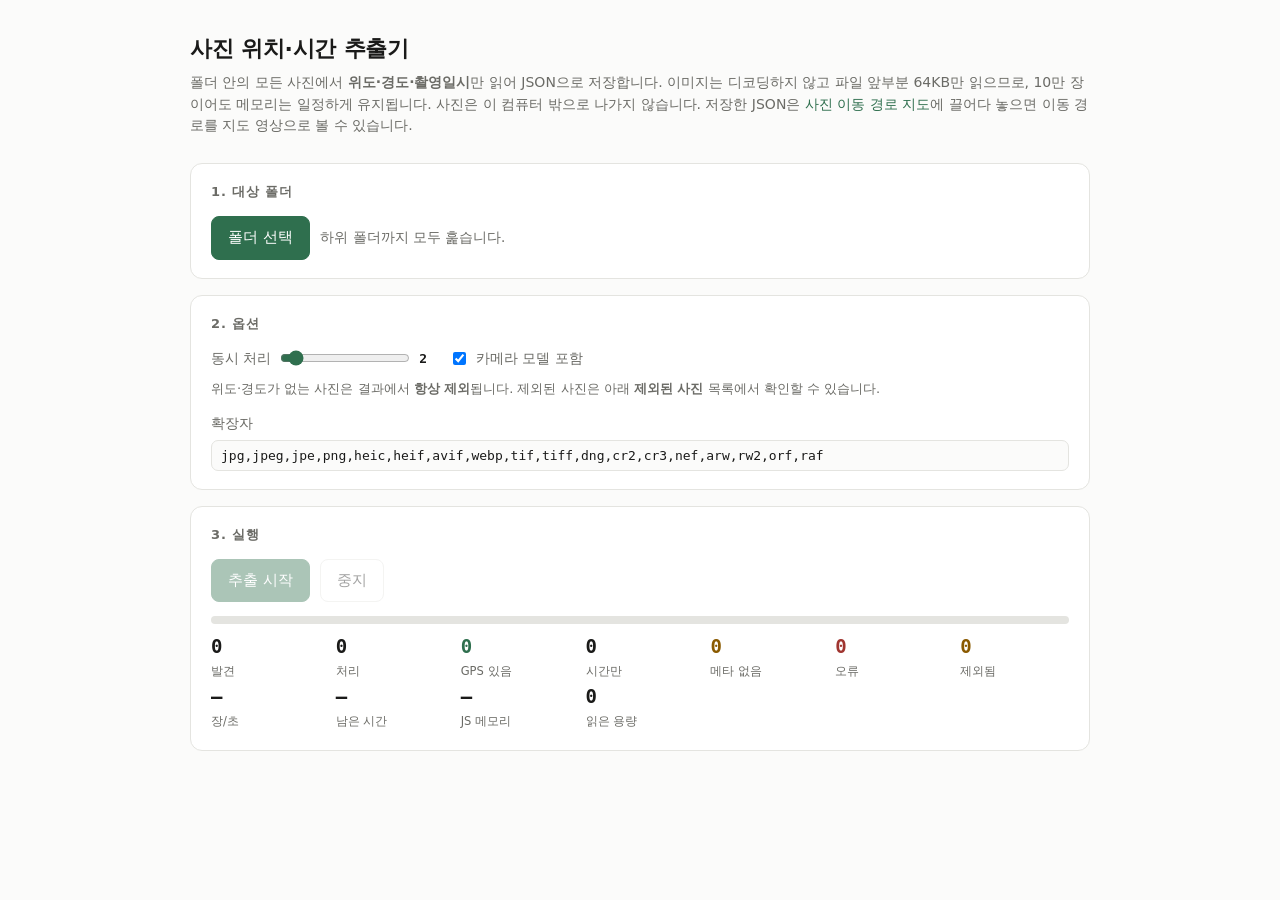
==== photo-geo-extractor.html @ 85d0e1cc "feat: add photo geo extractor page with cross-links - photo-geo-extractor.html: self-contained EXIF " ====
<!doctype html>
<html lang="ko">
<head>
<meta charset="utf-8">
<meta name="viewport" content="width=device-width,initial-scale=1">
<title>사진 위치·시간 추출기</title>
<style>
:root{
  --bg:#fbfbfa; --panel:#fff; --ink:#1a1a19; --dim:#6b6b66; --line:#e4e4e0;
  --accent:#2f6f4e; --accent-soft:#e8f2ec; --warn:#8a5a00; --err:#a03530;
  --mono:ui-monospace,SFMono-Regular,Menlo,Consolas,monospace;
}
@media (prefers-color-scheme:dark){:root{
  --bg:#16171a; --panel:#1e2024; --ink:#e9e9e6; --dim:#95958e; --line:#2e3137;
  --accent:#6fbf95; --accent-soft:#1e2f27; --warn:#d6a44a; --err:#e07a72;
}}
*{box-sizing:border-box}
body{margin:0;background:var(--bg);color:var(--ink);
  font:15px/1.55 -apple-system,BlinkMacSystemFont,"Pretendard","Apple SD Gothic Neo","Malgun Gothic",system-ui,sans-serif;}
.wrap{max-width:940px;margin:0 auto;padding:32px 20px 80px}
h1{font-size:22px;margin:0 0 6px;letter-spacing:-.01em}
.sub{color:var(--dim);font-size:14px;margin:0 0 26px}
.card{background:var(--panel);border:1px solid var(--line);border-radius:12px;padding:18px 20px;margin-bottom:16px}
.card h2{font-size:13px;text-transform:uppercase;letter-spacing:.07em;color:var(--dim);margin:0 0 14px;font-weight:600}
button{font:inherit;font-weight:550;padding:9px 16px;border-radius:8px;border:1px solid var(--line);
  background:var(--panel);color:var(--ink);cursor:pointer}
button:hover:not(:disabled){border-color:var(--dim)}
button:disabled{opacity:.4;cursor:default}
button.primary{background:var(--accent);border-color:var(--accent);color:#fff}
@media (prefers-color-scheme:dark){button.primary{color:#10241a}}
.row{display:flex;gap:10px;align-items:center;flex-wrap:wrap}
.pathchip{font:12px/1.4 var(--mono);background:var(--accent-soft);color:var(--accent);
  padding:5px 10px;border-radius:6px;word-break:break-all}
label.opt{display:flex;gap:7px;align-items:center;font-size:13.5px;color:var(--dim);cursor:pointer}
input[type=range]{width:130px;accent-color:var(--accent)}
input[type=text]{font:13px var(--mono);padding:7px 9px;border:1px solid var(--line);border-radius:7px;
  background:var(--bg);color:var(--ink);width:100%}
.bar{height:8px;background:var(--line);border-radius:99px;overflow:hidden;margin:14px 0 10px}
.bar>i{display:block;height:100%;width:0;background:var(--accent);transition:width .25s ease}
.stats{display:grid;grid-template-columns:repeat(auto-fit,minmax(108px,1fr));gap:2px 16px}
.stat b{display:block;font:600 19px/1.3 var(--mono);letter-spacing:-.02em}
.stat span{font-size:11.5px;color:var(--dim)}
.stat.warn b{color:var(--warn)} .stat.err b{color:var(--err)} .stat.good b{color:var(--accent)}
pre.log{font:11.5px/1.6 var(--mono);background:var(--bg);border:1px solid var(--line);border-radius:8px;
  padding:10px 12px;max-height:190px;overflow:auto;margin:12px 0 0;white-space:pre-wrap;color:var(--dim)}
table{width:100%;border-collapse:collapse;font:12px/1.5 var(--mono);margin-top:4px}
th,td{text-align:left;padding:5px 8px;border-bottom:1px solid var(--line);white-space:nowrap;
  overflow:hidden;text-overflow:ellipsis;max-width:230px}
th{color:var(--dim);font-weight:600;font-size:11px;text-transform:uppercase;letter-spacing:.05em}
.note{font-size:13px;color:var(--dim);margin-top:12px}
.note code{font:12px var(--mono);background:var(--bg);padding:1px 5px;border-radius:4px;border:1px solid var(--line)}
.hide{display:none}
.banner{border-left:3px solid var(--warn);background:var(--panel);padding:10px 14px;border-radius:0 8px 8px 0;
  font-size:13.5px;color:var(--dim);margin-bottom:16px}
a{color:var(--accent);text-decoration:none}
a:hover{text-decoration:underline}
</style>
</head>
<body>
<div class="wrap">
  <h1>사진 위치·시간 추출기</h1>
  <p class="sub">폴더 안의 모든 사진에서 <b>위도·경도·촬영일시</b>만 읽어 JSON으로 저장합니다.
     이미지는 디코딩하지 않고 파일 앞부분 64KB만 읽으므로, 10만 장이어도 메모리는 일정하게 유지됩니다.
     사진은 이 컴퓨터 밖으로 나가지 않습니다.
     저장한 JSON은 <a href="./">사진 이동 경로 지도</a>에 끌어다 놓으면 이동 경로를 지도 영상으로 볼 수 있습니다.</p>

  <div id="compat" class="banner hide"></div>

  <div class="card">
    <h2>1. 대상 폴더</h2>
    <div class="row">
      <button id="pick" class="primary">폴더 선택</button>
      <button id="pickFallback" class="hide">폴더 선택 (호환 모드)</button>
      <input id="fbInput" type="file" webkitdirectory multiple class="hide">
      <span id="pickInfo" style="color:var(--dim);font-size:13.5px">하위 폴더까지 모두 훑습니다.</span>
    </div>
    <div id="pathChip" class="pathchip hide" style="margin-top:12px"></div>
  </div>

  <div class="card">
    <h2>2. 옵션</h2>
    <div class="row" style="gap:22px">
      <label class="opt">동시 처리 <input id="workers" type="range" min="1" max="16" value="6">
        <b id="workersN" style="font:600 13px var(--mono);color:var(--ink)">6</b></label>
      <label class="opt"><input id="wantModel" type="checkbox" checked> 카메라 모델 포함</label>
    </div>
    <div class="note" style="margin-top:10px">위도·경도가 없는 사진은 결과에서 <b>항상 제외</b>됩니다.
      제외된 사진은 아래 <b>제외된 사진</b> 목록에서 확인할 수 있습니다.</div>
    <div style="margin-top:14px">
      <label class="opt" style="display:block;margin-bottom:6px">확장자</label>
      <input id="exts" type="text" value="jpg,jpeg,jpe,png,heic,heif,avif,webp,tif,tiff,dng,cr2,cr3,nef,arw,rw2,orf,raf">
    </div>
  </div>

  <div class="card">
    <h2>3. 실행</h2>
    <div class="row">
      <button id="run" class="primary" disabled>추출 시작</button>
      <button id="stop" disabled>중지</button>
      <span id="phase" style="color:var(--dim);font-size:13.5px"></span>
    </div>
    <div class="bar"><i id="barFill"></i></div>
    <div class="stats">
      <div class="stat"><b id="sScanned">0</b><span>발견</span></div>
      <div class="stat"><b id="sDone">0</b><span>처리</span></div>
      <div class="stat good"><b id="sGps">0</b><span>GPS 있음</span></div>
      <div class="stat"><b id="sTime">0</b><span>시간만</span></div>
      <div class="stat warn"><b id="sNone">0</b><span>메타 없음</span></div>
      <div class="stat err"><b id="sErr">0</b><span>오류</span></div>
      <div class="stat warn"><b id="sSkip">0</b><span>제외됨</span></div>
      <div class="stat"><b id="sRate">–</b><span>장/초</span></div>
      <div class="stat"><b id="sEta">–</b><span>남은 시간</span></div>
      <div class="stat"><b id="sHeap">–</b><span>JS 메모리</span></div>
      <div class="stat"><b id="sRead">0</b><span>읽은 용량</span></div>
    </div>
    <pre id="log" class="log hide"></pre>
    <div class="row hide" id="dlRow" style="margin-top:14px">
      <button id="dlJson" class="primary">JSON 내려받기</button>
      <button id="dlErr">오류 목록 내려받기</button>
    </div>
    <div class="row hide" id="mapRow" style="margin-top:14px">
      <a href="./" style="font-weight:550;font-size:13.5px">저장한 JSON을 지도에 그리기 →</a>
    </div>
  </div>

  <div class="card hide" id="previewCard">
    <h2>미리보기 (앞 20건)</h2>
    <div style="overflow-x:auto"><table id="preview">
      <thead><tr><th>path</th><th>lat</th><th>lon</th><th>taken</th><th>tz</th></tr></thead><tbody></tbody></table></div>
    <div class="note">저장 형식: <code>[{"path","lat","lon","alt","taken","tz","takenUtc","gpsUtc","model","size"}, …]</code>
      — 값이 없는 필드는 생략됩니다. <code>taken</code>은 카메라 로컬 시각, <code>gpsUtc</code>는 GPS가 기록한 UTC입니다.</div>
  </div>

  <div class="card hide" id="excludedCard">
    <h2>제외된 사진 <span id="exCount" style="text-transform:none;letter-spacing:0"></span></h2>
    <div style="overflow-x:auto"><table id="excluded">
      <thead><tr><th>path</th><th>사유</th><th>촬영일시</th></tr></thead><tbody></tbody></table></div>
    <div class="note" id="exNote"></div>
    <div class="row" style="margin-top:12px"><button id="dlExcluded">제외 목록 내려받기</button></div>
  </div>
</div>

<script type="text/js-worker" id="core">
/* exifcore.js — dependency-free extractor for GPS + capture time only.
 * Supports: JPEG, HEIC/HEIF/AVIF (ISOBMFF), PNG (eXIf), WebP (EXIF), TIFF/DNG.
 * Never decodes pixels. Reads only the metadata bytes.
 *
 * Entry point: locateTiff(buffer)  -> {tiff:n} | {fetch:{offset,length}} | {need:n} | {none:reason}
 *              readTags(buffer, tiffStart) -> record | {need:n}
 */
'use strict';

var TYPE_SIZE = { 1: 1, 2: 1, 3: 2, 4: 4, 5: 8, 6: 1, 7: 1, 8: 2, 9: 4, 10: 8, 11: 4, 12: 8 };

/* ---------- bounds-checked view ---------- */
function Buf(dv) { this.dv = dv; this.len = dv.byteLength; this.over = false; this.little = false; }
Buf.prototype.fits = function (o, n) {
  if (o < 0 || n < 0 || o + n > this.len) { this.over = true; return false; }
  return true;
};
Buf.prototype.u8 = function (o) { return this.fits(o, 1) ? this.dv.getUint8(o) : 0; };
Buf.prototype.u16 = function (o, le) { return this.fits(o, 2) ? this.dv.getUint16(o, le === undefined ? this.little : le) : 0; };
Buf.prototype.u32 = function (o, le) { return this.fits(o, 4) ? this.dv.getUint32(o, le === undefined ? this.little : le) : 0; };
Buf.prototype.i32 = function (o, le) { return this.fits(o, 4) ? this.dv.getInt32(o, le === undefined ? this.little : le) : 0; };
Buf.prototype.str = function (o, n) {
  if (!this.fits(o, n)) return '';
  var s = '';
  for (var i = 0; i < n; i++) { var c = this.dv.getUint8(o + i); if (c === 0) break; s += String.fromCharCode(c); }
  return s;
};
Buf.prototype.tag4 = function (o) {
  if (!this.fits(o, 4)) return '';
  return String.fromCharCode(this.dv.getUint8(o), this.dv.getUint8(o + 1), this.dv.getUint8(o + 2), this.dv.getUint8(o + 3));
};

/* ---------- container scanners ---------- */
// Each returns: {tiff}, {fetch}, {need}, or {none}

function scanJpeg(b) {
  var off = 2;
  while (off + 4 <= b.len) {
    if (b.dv.getUint8(off) !== 0xff) { off++; continue; }          // resync on padding
    var m = b.dv.getUint8(off + 1);
    if (m === 0xff) { off++; continue; }                            // fill byte
    if (m === 0xd8 || m === 0x01 || (m >= 0xd0 && m <= 0xd7)) { off += 2; continue; }
    if (m === 0xda || m === 0xd9) return { none: 'no-exif' };       // reached image data
    var len = b.dv.getUint16(off + 2, false);
    if (len < 2) return { none: 'bad-jpeg' };
    if (m === 0xe1 && off + 10 <= b.len && b.tag4(off + 4) === 'Exif') return { tiff: off + 10 };
    off += 2 + len;
  }
  return { need: Math.max(off + 16, b.len * 2) };
}

function scanPng(b) {
  var off = 8;
  while (off + 8 <= b.len) {
    var clen = b.dv.getUint32(off, false);
    var type = b.tag4(off + 4);
    if (type === 'eXIf') {
      var p = off + 8;
      if (b.tag4(p) === 'Exif') p += 6;
      return { tiff: p };
    }
    if (type === 'IDAT' || type === 'IEND') return { none: 'no-exif' };
    if (clen > 0x7fffffff) return { none: 'bad-png' };
    off += 12 + clen;
  }
  return { need: Math.max(off + 16, b.len * 2) };
}

function scanWebp(b) {
  var off = 12;
  while (off + 8 <= b.len) {
    var type = b.tag4(off);
    var clen = b.dv.getUint32(off + 4, true);
    if (type === 'EXIF') {
      var p = off + 8;
      if (b.tag4(p) === 'Exif') p += 6;
      return { tiff: p };
    }
    if (clen > 0x7fffffff) return { none: 'bad-webp' };
    off += 8 + clen + (clen & 1);
  }
  return { need: Math.max(off + 16, b.len * 2) };
}

/* --- ISOBMFF (HEIC / HEIF / AVIF) --- */
function eachBox(b, start, end, cb) {
  var off = start;
  while (off + 8 <= end) {
    var size = b.dv.getUint32(off, false);
    var type = b.tag4(off + 4);
    var hdr = 8;
    if (size === 1) {
      if (!b.fits(off + 8, 8)) return;
      size = b.dv.getUint32(off + 8, false) * 4294967296 + b.dv.getUint32(off + 12, false);
      hdr = 16;
    } else if (size === 0) {
      size = end - off;
    }
    if (size < hdr || off + size > end) { b.over = true; return; }
    if (cb(type, off + hdr, off + size) === false) return;
    off += size;
  }
}

function readN(b, off, n) {
  if (n === 0) return 0;
  if (n === 4) return b.u32(off, false);
  if (n === 8) return b.u32(off, false) * 4294967296 + b.u32(off + 4, false);
  if (n === 2) return b.u16(off, false);
  return 0;
}

function scanIsobmff(b) {
  var exifItemId = -1, meta = null;

  eachBox(b, 0, b.len, function (type, s, e) {
    if (type === 'meta') { meta = [s + 4, e]; return false; }   // meta is a FullBox
  });
  if (!meta) return b.over ? { need: b.len * 4 } : { none: 'no-meta' };

  // iinf -> find the item whose type is 'Exif'
  eachBox(b, meta[0], meta[1], function (type, s, e) {
    if (type !== 'iinf') return;
    var ver = b.u8(s);
    var p = s + 4 + (ver === 0 ? 2 : 4);
    eachBox(b, p, e, function (t2, s2) {
      if (t2 !== 'infe') return;
      var v2 = b.u8(s2);
      var q = s2 + 4;
      var id = v2 < 3 ? b.u16(q, false) : b.u32(q, false);
      q += v2 < 3 ? 2 : 4;
      q += 2;                                    // protection_index
      if (v2 >= 2 && b.tag4(q) === 'Exif') { exifItemId = id; return false; }
    });
    return false;
  });
  if (exifItemId < 0) return b.over ? { need: b.len * 4 } : { none: 'no-exif' };

  // iloc -> byte range of that item
  var found = null;
  eachBox(b, meta[0], meta[1], function (type, s) {
    if (type !== 'iloc') return;
    var ver = b.u8(s);
    var p = s + 4;
    var sz1 = b.u8(p), sz2 = b.u8(p + 1); p += 2;
    var offSize = sz1 >> 4, lenSize = sz1 & 15, baseSize = sz2 >> 4, idxSize = (ver === 1 || ver === 2) ? (sz2 & 15) : 0;
    var count;
    if (ver < 2) { count = b.u16(p, false); p += 2; } else { count = b.u32(p, false); p += 4; }
    for (var i = 0; i < count && !b.over; i++) {
      var id;
      if (ver < 2) { id = b.u16(p, false); p += 2; } else { id = b.u32(p, false); p += 4; }
      var construction = 0;
      if (ver === 1 || ver === 2) { construction = b.u16(p, false) & 15; p += 2; }
      p += 2;                                                     // data_reference_index
      var base = readN(b, p, baseSize); p += baseSize;
      var extents = b.u16(p, false); p += 2;
      for (var j = 0; j < extents; j++) {
        p += idxSize;
        var eo = readN(b, p, offSize); p += offSize;
        var el = readN(b, p, lenSize); p += lenSize;
        if (id === exifItemId && found === null && construction === 0) found = { offset: base + eo, length: el || 65536 };
      }
    }
    return false;
  });
  if (!found) return b.over ? { need: b.len * 4 } : { none: 'no-exif' };

  // Already inside the buffer we hold? then no extra read needed.
  if (found.offset + 8 <= b.len) return { tiff: exifPayloadToTiff(b, found.offset) };
  return { fetch: { offset: found.offset, length: Math.min(found.length + 8, 4 << 20) } };
}

// HEIF Exif item payload: u32 header-offset, then (usually) "Exif\0\0", then TIFF.
function exifPayloadToTiff(b, off) {
  var skip = b.u32(off, false);
  if (skip > 1024) skip = 0;
  var p = off + 4 + skip;
  if (b.tag4(p) === 'Exif') p += 6;
  return p;
}

/* ---------- format dispatch ---------- */
function locateTiff(arrayBuffer) {
  var b = new Buf(new DataView(arrayBuffer));
  if (b.len < 16) return { none: 'too-small' };
  var a = b.dv.getUint8(0), c = b.dv.getUint8(1);

  if (a === 0xff && c === 0xd8) return scanJpeg(b);
  if (a === 0x89 && c === 0x50 && b.dv.getUint8(2) === 0x4e && b.dv.getUint8(3) === 0x47) return scanPng(b);
  if (b.tag4(0) === 'RIFF' && b.tag4(8) === 'WEBP') return scanWebp(b);
  if ((a === 0x49 && c === 0x49) || (a === 0x4d && c === 0x4d)) return { tiff: 0 };   // TIFF / DNG / CR2
  if (b.tag4(4) === 'ftyp') return scanIsobmff(b);
  return { none: 'unsupported' };
}

/* ---------- TIFF / IFD ---------- */
var T = {
  DATETIME: 0x0132, EXIF_IFD: 0x8769, GPS_IFD: 0x8825,
  DT_ORIG: 0x9003, DT_DIGI: 0x9004, OFFSET_ORIG: 0x9011, OFFSET: 0x9010, SUBSEC: 0x9291,
  MAKE: 0x010f, MODEL: 0x0110
};
var G = { LAT_REF: 1, LAT: 2, LON_REF: 3, LON: 4, ALT_REF: 5, ALT: 6, TIME: 7, DATE: 0x001d };

function readValue(b, type, count, off) {
  var size = TYPE_SIZE[type];
  if (!size || count > 100000) return null;
  if (type === 2) return b.str(off, count);
  var out = [];
  for (var i = 0; i < count; i++) {
    var p = off + i * size;
    switch (type) {
      case 1: case 7: out.push(b.u8(p)); break;
      case 3: out.push(b.u16(p)); break;
      case 4: out.push(b.u32(p)); break;
      case 9: out.push(b.i32(p)); break;
      case 5: { var n = b.u32(p), d = b.u32(p + 4); out.push(d ? n / d : 0); break; }
      case 10: { var n2 = b.i32(p), d2 = b.i32(p + 4); out.push(d2 ? n2 / d2 : 0); break; }
      default: return null;
    }
  }
  return count === 1 && type !== 2 ? out[0] : out;
}

function readIFD(b, tiff, ifdOff, want, out) {
  if (ifdOff <= 0) return;
  var base = tiff + ifdOff;
  var n = b.u16(base);
  if (b.over || n === 0 || n > 512) return;
  for (var i = 0; i < n; i++) {
    var e = base + 2 + i * 12;
    var tag = b.u16(e);
    if (!want[tag]) continue;
    var type = b.u16(e + 2), count = b.u32(e + 4);
    var size = TYPE_SIZE[type];
    if (!size) continue;
    var bytes = size * count;
    var voff = bytes <= 4 ? e + 8 : tiff + b.u32(e + 8);
    var v = readValue(b, type, count, voff);
    if (v !== null && v !== '') out[tag] = v;
  }
}

var WANT_IFD0 = {}; WANT_IFD0[T.DATETIME] = 1; WANT_IFD0[T.EXIF_IFD] = 1; WANT_IFD0[T.GPS_IFD] = 1;
WANT_IFD0[T.MAKE] = 1; WANT_IFD0[T.MODEL] = 1;
var WANT_EXIF = {}; WANT_EXIF[T.DT_ORIG] = 1; WANT_EXIF[T.DT_DIGI] = 1;
WANT_EXIF[T.OFFSET_ORIG] = 1; WANT_EXIF[T.OFFSET] = 1; WANT_EXIF[T.SUBSEC] = 1;
var WANT_GPS = {}; [G.LAT_REF, G.LAT, G.LON_REF, G.LON, G.ALT_REF, G.ALT, G.TIME, G.DATE].forEach(function (k) { WANT_GPS[k] = 1; });

function dms(v, ref) {
  if (v == null) return null;
  var a = Array.isArray(v) ? v : [v, 0, 0];
  var d = (a[0] || 0) + (a[1] || 0) / 60 + (a[2] || 0) / 3600;
  if (!isFinite(d)) return null;
  if (ref === 'S' || ref === 'W') d = -d;
  return Math.round(d * 1e7) / 1e7;
}

function normDate(s) {                       // "2023:05:14 09:23:41" -> "2023-05-14T09:23:41"
  if (typeof s !== 'string') return null;
  var m = s.trim().match(/^(\d{4})[:\-](\d{2})[:\-](\d{2})[ T](\d{2}):(\d{2}):(\d{2})/);
  if (!m) return null;
  if (m[1] === '0000') return null;
  return m[1] + '-' + m[2] + '-' + m[3] + 'T' + m[4] + ':' + m[5] + ':' + m[6];
}

function readTags(arrayBuffer, tiffStart) {
  var b = new Buf(new DataView(arrayBuffer));
  var bo = b.u16(tiffStart, false);
  if (bo !== 0x4949 && bo !== 0x4d4d) return { bad: 'not-tiff' };
  b.little = bo === 0x4949;
  if (b.u16(tiffStart + 2) !== 42) return { bad: 'not-tiff' };
  var ifd0 = b.u32(tiffStart + 4);
  if (b.over) return { need: arrayBuffer.byteLength * 4 };

  var m0 = {}; readIFD(b, tiffStart, ifd0, WANT_IFD0, m0);
  var me = {}; if (m0[T.EXIF_IFD]) readIFD(b, tiffStart, m0[T.EXIF_IFD], WANT_EXIF, me);
  var mg = {}; if (m0[T.GPS_IFD]) readIFD(b, tiffStart, m0[T.GPS_IFD], WANT_GPS, mg);

  var r = {};
  var lat = dms(mg[G.LAT], mg[G.LAT_REF]);
  var lon = dms(mg[G.LON], mg[G.LON_REF]);
  if (lat !== null && lon !== null && !(lat === 0 && lon === 0) && Math.abs(lat) <= 90 && Math.abs(lon) <= 180) {
    r.lat = lat; r.lon = lon;
    if (typeof mg[G.ALT] === 'number' && isFinite(mg[G.ALT])) {
      r.alt = Math.round((mg[G.ALT_REF] === 1 ? -mg[G.ALT] : mg[G.ALT]) * 100) / 100;
    }
  }

  var taken = normDate(me[T.DT_ORIG]) || normDate(me[T.DT_DIGI]) || normDate(m0[T.DATETIME]);
  if (taken) {
    r.taken = taken;
    var off = me[T.OFFSET_ORIG] || me[T.OFFSET];
    if (typeof off === 'string' && /^[+\-]\d{2}:\d{2}$/.test(off.trim())) r.tz = off.trim();
  }

  // GPS timestamp is always UTC — the only trustworthy absolute time
  if (typeof mg[G.DATE] === 'string' && Array.isArray(mg[G.TIME])) {
    var d = mg[G.DATE].trim().replace(/:/g, '-').slice(0, 10);
    var t = mg[G.TIME];
    if (/^\d{4}-\d{2}-\d{2}$/.test(d) && d.slice(0, 4) !== '0000') {
      var pad = function (x) { x = Math.floor(x || 0); return (x < 10 ? '0' : '') + x; };
      r.gpsUtc = d + 'T' + pad(t[0]) + ':' + pad(t[1]) + ':' + pad(t[2]) + 'Z';
    }
  }

  if (b.over && r.lat === undefined && r.taken === undefined) return { need: arrayBuffer.byteLength * 4 };
  if (r.lat === undefined && r.taken === undefined && r.gpsUtc === undefined) return { empty: true };

  if (m0[T.MODEL]) r.model = String(m0[T.MODEL]).trim().slice(0, 64);
  return r;
}

/* ---------- driver: progressive read with retries ----------
 * read(offset, length) must resolve to an ArrayBuffer.
 * Reads 64KB first; only grows when the metadata provably lies further in.
 */
var HEAD0 = 65536;
var HEAD_MAX = 8 << 20;

function extract(read, fileSize) {
  var want = Math.min(HEAD0, fileSize);
  var rounds = 0;

  function attempt(buf) {
    var loc = locateTiff(buf);

    if (loc.fetch) {
      if (loc.fetch.offset + 8 > fileSize) return Promise.resolve({ skip: 'bad-offset' });
      var len = Math.min(loc.fetch.length, fileSize - loc.fetch.offset);
      return read(loc.fetch.offset, len).then(function (b2) {
        var t = exifPayloadToTiff(new Buf(new DataView(b2)), 0);
        var r2 = readTags(b2, t);
        return r2.need ? { skip: 'truncated' } : r2;
      });
    }

    if (loc.tiff !== undefined) {
      var r = readTags(buf, loc.tiff);
      if (!r.need) return Promise.resolve(r);
      loc = { need: r.need };
    }

    if (loc.need && buf.byteLength < fileSize && buf.byteLength < HEAD_MAX && rounds < 4) {
      rounds++;
      want = Math.min(Math.max(loc.need, buf.byteLength * 4), fileSize, HEAD_MAX);
      if (want <= buf.byteLength) return Promise.resolve({ skip: 'truncated' });
      return read(0, want).then(attempt);
    }
    return Promise.resolve(loc.none ? { skip: loc.none } : (loc.need ? { skip: 'truncated' } : loc));
  }

  return read(0, want).then(attempt);
}

if (typeof module !== 'undefined' && module.exports) {
  module.exports = { locateTiff: locateTiff, readTags: readTags, extract: extract };
}

</script>

<script>
'use strict';
const CORE_SRC = document.getElementById('core').textContent;
const core = (new Function(CORE_SRC + '\nreturn {extract:extract};'))();

const WORKER_GLUE = `
self.onmessage = function(e){
  var d = e.data;
  var run = function(f){
    var got = 0;
    var read = function(off, len){ got += len; return f.slice(off, off+len).arrayBuffer(); };
    return extract(read, f.size).then(function(r){ r.__size = f.size; r.__read = got; return r; });
  };
  var p = d.file ? Promise.resolve(d.file) : d.h.getFile();
  p.then(run).then(function(r){ self.postMessage({id:d.id, path:d.path, r:r}); })
   .catch(function(err){ self.postMessage({id:d.id, path:d.path, r:{skip:'error', err:String(err && err.message || err)}}); });
};`;

const $ = id => document.getElementById(id);
const HAS_FS = typeof window.showDirectoryPicker === 'function' && typeof window.showSaveFilePicker === 'function';

/* ---------------- state ---------------- */
let dirHandle = null, fileList = null, running = false, abort = false;
let stats, errors = [], previewRows = 0, memResults = null;
let excluded = [], excludedRows = 0, excludedTotal = 0;
const EX_KEEP = 5000;   // 목록으로 보관할 최대 건수 (메모리 상한)
const EX_ROWS = 200;    // 화면에 그릴 최대 행 수

if (!HAS_FS) {
  $('compat').classList.remove('hide');
  $('compat').innerHTML = '이 브라우저는 <b>File System Access API</b>를 지원하지 않아 호환 모드로 동작합니다 ' +
    '(Chrome·Edge 권장). 호환 모드에서는 파일 목록을 한 번에 메모리에 올리므로 폴더 선택 단계에서 수십 초 멈출 수 있고, ' +
    '결과는 마지막에 한 번에 내려받습니다.';
  $('pick').classList.add('hide');
  $('pickFallback').classList.remove('hide');
}
$('workers').oninput = e => $('workersN').textContent = e.target.value;
$('workers').value = Math.min(16, Math.max(2, (navigator.hardwareConcurrency || 4)));
$('workersN').textContent = $('workers').value;

$('pick').onclick = async () => {
  try {
    dirHandle = await window.showDirectoryPicker({ id: 'photoscan', mode: 'read' });
    $('pathChip').textContent = dirHandle.name + '/';
    $('pathChip').classList.remove('hide');
    $('run').disabled = false;
    $('pickInfo').textContent = '';
  } catch (e) { if (e.name !== 'AbortError') alert('폴더를 열 수 없습니다: ' + e.message); }
};
$('pickFallback').onclick = () => $('fbInput').click();
$('fbInput').onchange = e => {
  fileList = Array.from(e.target.files || []);
  $('pathChip').textContent = fileList.length.toLocaleString() + '개 파일';
  $('pathChip').classList.remove('hide');
  $('run').disabled = fileList.length === 0;
};
$('stop').onclick = () => { abort = true; $('phase').textContent = '중지하는 중…'; };
$('run').onclick = () => start().catch(e => { logLine('치명적 오류: ' + e.message); finishUI(); });

/* ---------------- helpers ---------------- */
const sleep = ms => new Promise(r => setTimeout(r, ms));
const fmt = n => n.toLocaleString('ko-KR');
function bytes(n){ const u=['B','KB','MB','GB','TB']; let i=0; while(n>=1024&&i<u.length-1){n/=1024;i++;} return n.toFixed(n<10&&i?1:0)+u[i]; }
function hhmmss(s){ if(!isFinite(s)||s<0) return '–'; s=Math.round(s);
  const h=Math.floor(s/3600),m=Math.floor(s%3600/60),x=s%60;
  return (h?h+':'+String(m).padStart(2,'0'):m)+':'+String(x).padStart(2,'0'); }
function logLine(s){ const el=$('log'); el.classList.remove('hide');
  el.textContent += s + '\n'; if(el.textContent.length>60000) el.textContent = el.textContent.slice(-40000);
  el.scrollTop = el.scrollHeight; }

function makeWorkerPool(n){
  let src;
  try {
    src = URL.createObjectURL(new Blob([CORE_SRC + WORKER_GLUE], { type: 'text/javascript' }));
    const w = new Worker(src);
    const pool = [w];
    for (let i = 1; i < n; i++) pool.push(new Worker(src));
    pool.forEach(x => x.inflight = 0);
    return { pool, src };
  } catch (e) {
    if (src) URL.revokeObjectURL(src);
    return null;   // file:// or blocked — caller falls back to main thread
  }
}

/* ---------------- directory walk ---------------- */
async function* walk(dir, exts, prefix, depth){
  if (depth > 24) return;
  for await (const [name, h] of dir.entries()) {
    if (abort) return;
    if (name.charCodeAt(0) === 46 || name === '@eaDir' || name === '#recycle') continue;
    const p = prefix ? prefix + '/' + name : name;
    if (h.kind === 'directory') { yield* walk(h, exts, p, depth + 1); continue; }
    const d = name.lastIndexOf('.');
    if (d < 0) continue;
    if (!exts.has(name.slice(d + 1).toLowerCase())) continue;
    yield { h, path: p };
  }
}

/* ---------------- output writer ---------------- */
function makeWriter(writable){
  let parts = [], size = 0, first = true, chain = Promise.resolve();
  const push = s => { parts.push(s); size += s.length; if (size > 1 << 20) flush(); };
  const flush = () => { if (!parts.length) return; const s = parts.join(''); parts = []; size = 0;
    chain = chain.then(() => writable ? writable.write(s) : (memResults.push(s), undefined)); };
  return {
    open(){ push('[\n'); },
    add(rec){ push((first ? '' : ',\n') + JSON.stringify(rec)); first = false; },
    async close(){ push('\n]\n'); flush(); await chain; if (writable) await writable.close(); }
  };
}

/* ---------------- main ---------------- */
async function start(){
  running = true; abort = false; errors = []; previewRows = 0; memResults = null;
  excluded = []; excludedRows = 0; excludedTotal = 0;
  $('run').disabled = true; $('pick').disabled = true; $('pickFallback').disabled = true;
  $('stop').disabled = false; $('dlRow').classList.add('hide'); $('dlJson').classList.remove('hide');
  $('mapRow').classList.add('hide');
  $('log').textContent = ''; $('log').classList.add('hide');
  $('preview').tBodies[0].innerHTML = ''; $('previewCard').classList.add('hide');
  $('excluded').tBodies[0].innerHTML = ''; $('excludedCard').classList.add('hide');
  stats = { scanned: 0, done: 0, gps: 0, timeOnly: 0, none: 0, err: 0, read: 0, t0: performance.now() };

  const exts = new Set($('exts').value.split(',').map(s => s.trim().toLowerCase()).filter(Boolean));
  const wantModel = $('wantModel').checked;
  const N = parseInt($('workers').value, 10);

  // --- output target ---
  let writable = null;
  if (HAS_FS) {
    $('phase').textContent = '저장 위치를 선택하세요…';
    let fh;
    try {
      fh = await window.showSaveFilePicker({
        suggestedName: (dirHandle ? dirHandle.name.replace(/[^\w가-힣.-]+/g,'_') : 'photos') + '-geo.json',
        startIn: dirHandle || undefined,
        types: [{ description: 'JSON', accept: { 'application/json': ['.json'] } }]
      });
    } catch (e) { $('phase').textContent = '취소됨'; return finishUI(); }
    writable = await fh.createWritable();
  } else {
    memResults = [];
  }

  const out = makeWriter(writable);
  out.open();

  // --- worker pool ---
  const wp = makeWorkerPool(N);
  let mainThreadMode = !wp;
  if (mainThreadMode) logLine('워커를 만들 수 없어 단일 스레드로 처리합니다. (file:// 로 열면 발생합니다 — 웹서버로 열면 훨씬 빨라집니다)');
  const pool = wp ? wp.pool : [];
  const INFLIGHT = 3;

  // --- job queue ---
  let queue = [], head = 0, scanDone = false, nextId = 1;
  const jobs = new Map();
  let resolveAll, allDone = new Promise(r => resolveAll = r);

  function onResult(path, r){
    stats.done++;
    stats.read += r.__read || 0;
    if (r.skip === 'error') {
      stats.err++;
      if (errors.length < 5000) errors.push({ path, err: r.err });
      addExcluded(path, '읽기 오류: ' + (r.err || ''), '');
    }
    else if (r.skip || r.empty) { stats.none++; addExcluded(path, '메타데이터 없음', ''); }
    else if (r.lat === undefined) {
      stats.timeOnly++;
      addExcluded(path, '좌표 없음 (촬영일시만 있음)', r.taken || r.gpsUtc || '');
    }
    else {
      stats.gps++;
      const rec = { path, lat: r.lat, lon: r.lon };
      if (r.alt !== undefined) rec.alt = r.alt;
      if (r.taken) { rec.taken = r.taken; if (r.tz) { rec.tz = r.tz; rec.takenUtc = toUtc(r.taken, r.tz); } }
      if (r.gpsUtc) rec.gpsUtc = r.gpsUtc;
      if (wantModel && r.model) rec.model = r.model;
      if (r.__size) rec.size = r.__size;
      out.add(rec);
      if (previewRows < 20) { addPreview(rec); previewRows++; }
    }
    pump();
  }

  if (wp) pool.forEach(w => {
    w.onmessage = e => { w.inflight--; jobs.delete(e.data.id); onResult(e.data.path, e.data.r); };
    w.onerror = e => { w.inflight = Math.max(0, w.inflight - 1); logLine('워커 오류: ' + e.message); pump(); };
  });

  let mainBusy = 0;
  function pump(){
    if (abort) { head = queue.length; if (idle()) resolveAll(); return; }
    if (mainThreadMode) {
      while (mainBusy < 4 && head < queue.length) {
        const it = queue[head++]; mainBusy++;
        (it.file ? Promise.resolve(it.file) : it.h.getFile())
          .then(f => { let got = 0;
            return core.extract((o, l) => { got += l; return f.slice(o, o + l).arrayBuffer(); }, f.size)
              .then(r => (r.__size = f.size, r.__read = got, r)); })
          .catch(err => ({ skip: 'error', err: String(err && err.message || err) }))
          .then(r => { mainBusy--; onResult(it.path, r); });
      }
    } else {
      outer:
      for (let i = 0; i < pool.length; i++) {
        const w = pool[i];
        while (w.inflight < INFLIGHT && head < queue.length) {
          const it = queue[head];
          const id = nextId++;
          try {
            w.postMessage(it.h ? { id, h: it.h, path: it.path } : { id, file: it.file, path: it.path });
          } catch (err) {
            mainThreadMode = true;
            logLine('워커로 파일을 넘길 수 없어 단일 스레드로 전환합니다: ' + (err && err.message));
            break outer;
          }
          head++; jobs.set(id, 1); w.inflight++;
        }
      }
      if (mainThreadMode) return pump();
    }
    if (head > 8192) { queue = queue.slice(head); head = 0; }
    if (idle()) resolveAll();
  }
  const idle = () => scanDone && head >= queue.length &&
    mainBusy === 0 && pool.every(w => w.inflight === 0);

  // --- producer ---
  $('phase').textContent = '스캔 중…';
  const timer = setInterval(paint, 200);
  (async () => {
    try {
      if (dirHandle) {
        for await (const it of walk(dirHandle, exts, '', 0)) {
          queue.push(it); stats.scanned++;
          if (stats.scanned % 64 === 0) { pump(); if (queue.length - head > 20000) await sleep(25); }
          if (abort) break;
        }
      } else {
        for (const f of fileList) {
          const name = f.name, d = name.lastIndexOf('.');
          if (d < 0 || !exts.has(name.slice(d + 1).toLowerCase())) continue;
          if (name.charCodeAt(0) === 46) continue;
          queue.push({ file: f, path: f.webkitRelativePath || name }); stats.scanned++;
          if (stats.scanned % 256 === 0) { pump(); if (queue.length - head > 20000) await sleep(25); }
          if (abort) break;
        }
      }
    } catch (e) { logLine('스캔 오류: ' + e.message); }
    scanDone = true; $('phase').textContent = abort ? '중지됨' : '처리 중…';
    try { pump(); } catch (e) { logLine('처리 오류: ' + e.message); abort = true; head = queue.length; resolveAll(); }
  })();

  await allDone;
  clearInterval(timer);
  await out.close();
  if (wp) { pool.forEach(w => w.terminate()); URL.revokeObjectURL(wp.src); }
  paint();

  const secs = (performance.now() - stats.t0) / 1000;
  $('phase').textContent = (abort ? '중지됨 — ' : '완료 — ') + fmt(stats.done) + '장 / ' + hhmmss(secs) +
    (writable ? ' · 파일로 저장됨' : '');
  if (!writable) $('dlRow').classList.remove('hide');
  else if (errors.length) { $('dlRow').classList.remove('hide'); $('dlJson').classList.add('hide'); }
  if (previewRows) $('previewCard').classList.remove('hide');
  if (stats.gps) $('mapRow').classList.remove('hide');
  finishExcludedUI();
  logLine('저장 ' + fmt(stats.gps) + '장 · 제외 ' + fmt(excludedTotal) + '장');
  logLine('총 ' + fmt(stats.done) + '장 · GPS ' + fmt(stats.gps) + ' · 시간만 ' + fmt(stats.timeOnly) +
          ' · 메타없음 ' + fmt(stats.none) + ' · 오류 ' + fmt(stats.err) +
          ' · 실제 읽은 용량 ' + bytes(stats.read) + ' · ' + (stats.done / secs).toFixed(0) + '장/초');
  errors.slice(0, 12).forEach(e => logLine('  ! ' + e.path + ' — ' + e.err));
  finishUI();
}

function finishUI(){
  running = false;
  $('run').disabled = false; $('pick').disabled = false; $('pickFallback').disabled = false; $('stop').disabled = true;
}

function toUtc(taken, tz){
  const m = /^([+\-])(\d{2}):(\d{2})$/.exec(tz); if (!m) return undefined;
  const sign = m[1] === '-' ? 1 : -1;
  const t = Date.parse(taken + 'Z'); if (isNaN(t)) return undefined;
  return new Date(t + sign * ((+m[2]) * 3600 + (+m[3]) * 60) * 1000).toISOString().replace('.000', '');
}

function addExcluded(path, reason, taken){
  excludedTotal++;
  if (excluded.length < EX_KEEP) excluded.push({ path, reason, taken });
  if (excludedRows < EX_ROWS) {
    const tb = $('excluded').tBodies[0], tr = tb.insertRow();
    [path, reason, taken].forEach(v => { const td = tr.insertCell(); td.textContent = v; td.title = v; });
    excludedRows++;
    $('excludedCard').classList.remove('hide');
  }
  $('exCount').textContent = '(' + fmt(excludedTotal) + '장)';
}

function finishExcludedUI(){
  if (!excludedTotal) { $('excludedCard').classList.add('hide'); return; }
  $('excludedCard').classList.remove('hide');
  $('exCount').textContent = '(' + fmt(excludedTotal) + '장)';
  let note = '위도·경도가 없어 JSON에 담기지 않은 사진입니다. ' +
    '좌표 없음 ' + fmt(stats.timeOnly) + '장 · 메타데이터 없음 ' + fmt(stats.none) + '장 · 읽기 오류 ' + fmt(stats.err) + '장.';
  if (excludedRows < excludedTotal) note += ' 화면에는 앞 ' + fmt(excludedRows) + '장만 표시했습니다';
  if (excludedTotal > EX_KEEP) note += ' (내려받기 파일에는 앞 ' + fmt(EX_KEEP) + '장까지만 기록됩니다)';
  note += '.';
  $('exNote').textContent = note;
}

function addPreview(r){
  const tb = $('preview').tBodies[0], tr = tb.insertRow();
  [r.path, r.lat ?? '', r.lon ?? '', r.taken ?? '', r.tz ?? ''].forEach(v => {
    const td = tr.insertCell(); td.textContent = v; td.title = v;
  });
}

let lastPaint = 0, lastDone = 0, rate = 0;
function paint(){
  const now = performance.now(), dt = (now - lastPaint) / 1000;
  if (dt > 0.4) {
    const r = (stats.done - lastDone) / dt;
    rate = rate ? rate * 0.7 + r * 0.3 : r;
    lastPaint = now; lastDone = stats.done;
  }
  $('sScanned').textContent = fmt(stats.scanned);
  $('sDone').textContent = fmt(stats.done);
  $('sGps').textContent = fmt(stats.gps);
  $('sTime').textContent = fmt(stats.timeOnly);
  $('sNone').textContent = fmt(stats.none);
  $('sErr').textContent = fmt(stats.err);
  $('sSkip').textContent = fmt(excludedTotal);
  $('sRate').textContent = rate ? rate.toFixed(0) : '–';
  $('sEta').textContent = rate > 1 ? hhmmss((stats.scanned - stats.done) / rate) : '–';
  $('sRead').textContent = bytes(stats.read);
  if (performance.memory) $('sHeap').textContent = bytes(performance.memory.usedJSHeapSize);
  $('barFill').style.width = (stats.scanned ? Math.min(100, stats.done / stats.scanned * 100) : 0) + '%';
}

$('dlJson').onclick = () => {
  const blob = new Blob(memResults || [], { type: 'application/json' });
  const a = document.createElement('a');
  a.href = URL.createObjectURL(blob); a.download = 'photos-geo.json'; a.click();
  setTimeout(() => URL.revokeObjectURL(a.href), 4000);
};
$('dlExcluded').onclick = () => {
  const body = excluded.map(e => [e.path, e.reason, e.taken].join('\t')).join('\n');
  const blob = new Blob(['path\treason\ttaken\n' + body + '\n'], { type: 'text/tab-separated-values' });
  const a = document.createElement('a');
  a.href = URL.createObjectURL(blob); a.download = 'photos-excluded.tsv'; a.click();
  setTimeout(() => URL.revokeObjectURL(a.href), 4000);
};
$('dlErr').onclick = () => {
  const blob = new Blob([errors.map(e => JSON.stringify(e)).join('\n')], { type: 'text/plain' });
  const a = document.createElement('a');
  a.href = URL.createObjectURL(blob); a.download = 'photos-errors.ndjson'; a.click();
  setTimeout(() => URL.revokeObjectURL(a.href), 4000);
};
</script>
</body>
</html>
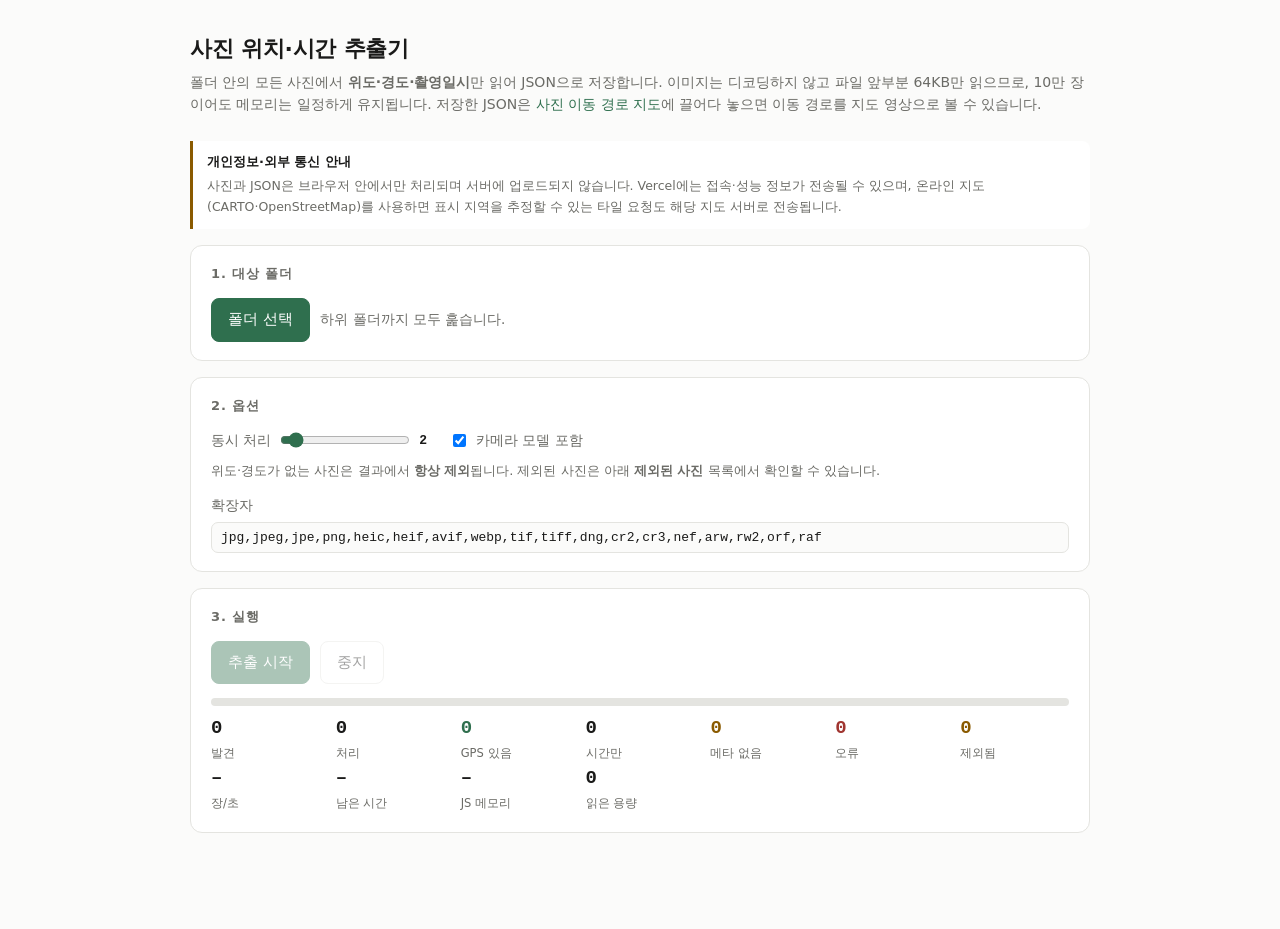
==== commit 0c4d9be0: "docs: 개인정보 및 외부 통신 안내 추가" ====
--- a/photo-geo-extractor.html
+++ b/photo-geo-extractor.html
@@ -52,6 +52,10 @@
 .hide{display:none}
 .banner{border-left:3px solid var(--warn);background:var(--panel);padding:10px 14px;border-radius:0 8px 8px 0;
   font-size:13.5px;color:var(--dim);margin-bottom:16px}
+.privacy-note{border-left:3px solid var(--warn);background:var(--panel);padding:10px 14px;border-radius:0 8px 8px 0;
+  font-size:12.5px;color:var(--dim);margin:0 0 16px;line-height:1.65}
+.privacy-note>b{display:block;color:var(--ink);font-size:13px;margin-bottom:3px}
+.privacy-note p{margin:2px 0}
 a{color:var(--accent);text-decoration:none}
 a:hover{text-decoration:underline}
 </style>
@@ -61,8 +65,12 @@
   <h1>사진 위치·시간 추출기</h1>
   <p class="sub">폴더 안의 모든 사진에서 <b>위도·경도·촬영일시</b>만 읽어 JSON으로 저장합니다.
      이미지는 디코딩하지 않고 파일 앞부분 64KB만 읽으므로, 10만 장이어도 메모리는 일정하게 유지됩니다.
-     사진은 이 컴퓨터 밖으로 나가지 않습니다.
      저장한 JSON은 <a href="./">사진 이동 경로 지도</a>에 끌어다 놓으면 이동 경로를 지도 영상으로 볼 수 있습니다.</p>
+
+  <div class="privacy-note" role="note">
+    <b>개인정보·외부 통신 안내</b>
+    <p>사진과 JSON은 브라우저 안에서만 처리되며 서버에 업로드되지 않습니다. Vercel에는 접속·성능 정보가 전송될 수 있으며, 온라인 지도(CARTO·OpenStreetMap)를 사용하면 표시 지역을 추정할 수 있는 타일 요청도 해당 지도 서버로 전송됩니다.</p>
+  </div>
 
   <div id="compat" class="banner hide"></div>
 
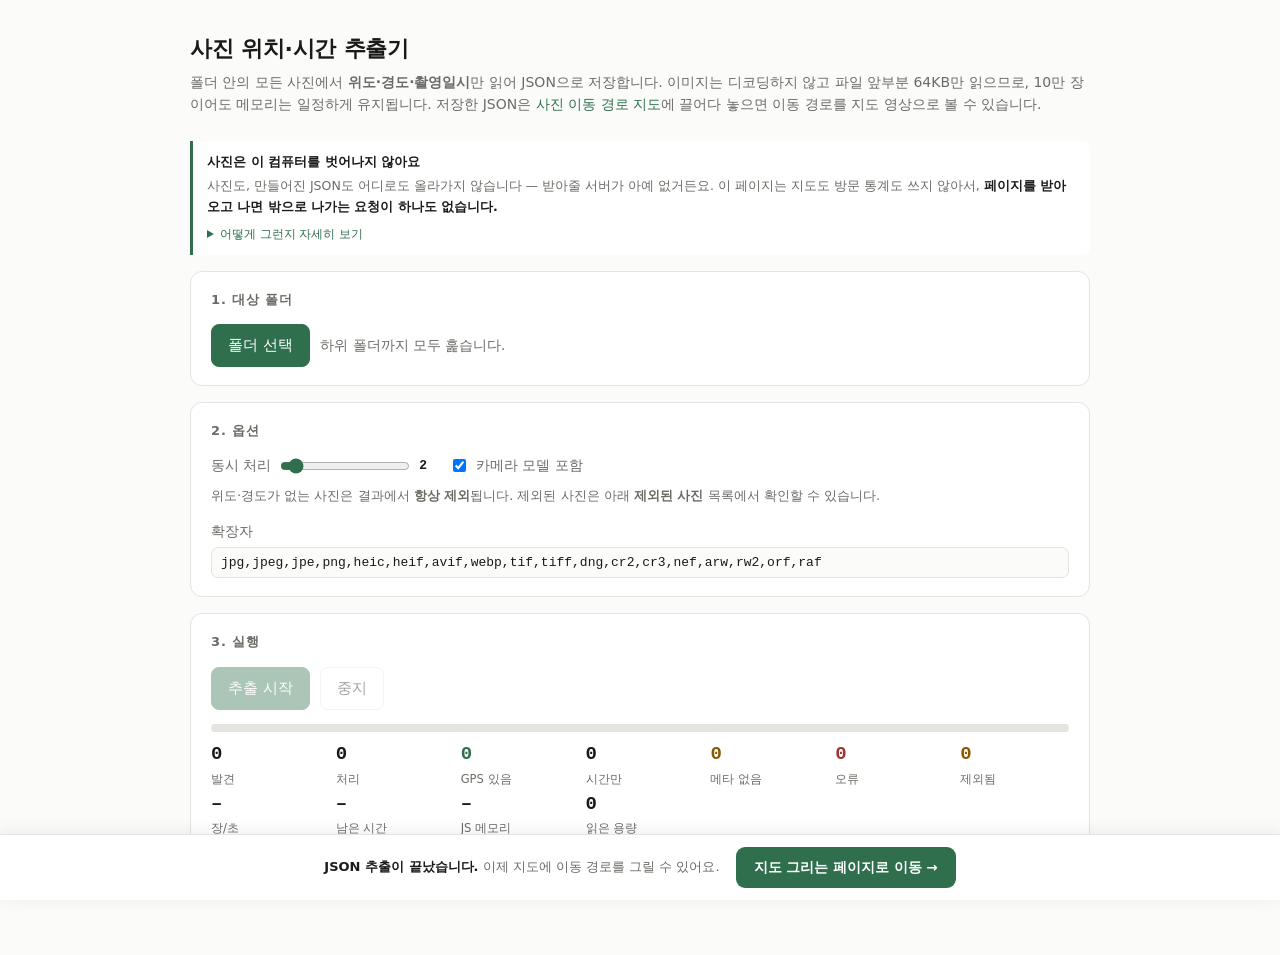
==== commit 442f06be: "feat: 오프라인 지도를 기본으로 · 줌인 인트로 · 추천 영상 길이 지도 배경 기본값을 내장 벡터(오프라인)로 바꿔, 그냥 쓰면 지도 요청조차 밖으로 나가지 않게 했다. 다크 " ====
--- a/photo-geo-extractor.html
+++ b/photo-geo-extractor.html
@@ -50,12 +50,28 @@
 .note{font-size:13px;color:var(--dim);margin-top:12px}
 .note code{font:12px var(--mono);background:var(--bg);padding:1px 5px;border-radius:4px;border:1px solid var(--line)}
 .hide{display:none}
+.gobtn{display:inline-block;background:var(--accent);color:#fff;text-decoration:none;
+  font-size:13.5px;font-weight:600;padding:10px 18px;border-radius:9px;white-space:nowrap}
+.gobtn:hover{opacity:.9;text-decoration:none}
+.gobar{position:fixed;left:0;right:0;bottom:0;z-index:30;display:flex;gap:16px;
+  align-items:center;justify-content:center;flex-wrap:wrap;padding:12px 18px;
+  background:var(--panel);border-top:1px solid var(--line);box-shadow:0 -2px 16px rgba(0,0,0,.07)}
+.gobar .txt{font-size:13px;color:var(--dim)}
+.gobar .txt b{color:var(--ink);font-weight:600}
+@media (max-width:560px){.gobar{gap:9px;padding:10px 14px}.gobar .txt{font-size:12px}}
+body.hasgo .wrap{padding-bottom:130px}
 .banner{border-left:3px solid var(--warn);background:var(--panel);padding:10px 14px;border-radius:0 8px 8px 0;
   font-size:13.5px;color:var(--dim);margin-bottom:16px}
-.privacy-note{border-left:3px solid var(--warn);background:var(--panel);padding:10px 14px;border-radius:0 8px 8px 0;
+.privacy-note{border-left:3px solid var(--accent);background:var(--panel);padding:10px 14px;border-radius:0 8px 8px 0;
   font-size:12.5px;color:var(--dim);margin:0 0 16px;line-height:1.65}
 .privacy-note>b{display:block;color:var(--ink);font-size:13px;margin-bottom:3px}
 .privacy-note p{margin:2px 0}
+.privacy-note b{color:var(--ink);font-weight:600}
+.privacy-note details{margin-top:8px}
+.privacy-note summary{font-size:12px;color:var(--accent);cursor:pointer}
+.privacy-note .pbody{margin-top:9px;padding-top:9px;border-top:1px solid var(--line)}
+.privacy-note .pbody p{margin:0 0 10px}
+.privacy-note .pbody p:last-child{margin-bottom:0}
 a{color:var(--accent);text-decoration:none}
 a:hover{text-decoration:underline}
 </style>
@@ -65,11 +81,33 @@
   <h1>사진 위치·시간 추출기</h1>
   <p class="sub">폴더 안의 모든 사진에서 <b>위도·경도·촬영일시</b>만 읽어 JSON으로 저장합니다.
      이미지는 디코딩하지 않고 파일 앞부분 64KB만 읽으므로, 10만 장이어도 메모리는 일정하게 유지됩니다.
-     저장한 JSON은 <a href="./">사진 이동 경로 지도</a>에 끌어다 놓으면 이동 경로를 지도 영상으로 볼 수 있습니다.</p>
+     저장한 JSON은 <a href="index.html">사진 이동 경로 지도</a>에 끌어다 놓으면 이동 경로를 지도 영상으로 볼 수 있습니다.</p>
 
   <div class="privacy-note" role="note">
-    <b>개인정보·외부 통신 안내</b>
-    <p>사진과 JSON은 브라우저 안에서만 처리되며 서버에 업로드되지 않습니다. Vercel에는 접속·성능 정보가 전송될 수 있으며, 온라인 지도(CARTO·OpenStreetMap)를 사용하면 표시 지역을 추정할 수 있는 타일 요청도 해당 지도 서버로 전송됩니다.</p>
+    <b>사진은 이 컴퓨터를 벗어나지 않아요</b>
+    <p>사진도, 만들어진 JSON도 어디로도 올라가지 않습니다 — 받아줄 서버가 아예 없거든요.
+      이 페이지는 지도도 방문 통계도 쓰지 않아서, <b>페이지를 받아오고 나면 밖으로 나가는 요청이 하나도 없습니다.</b></p>
+    <details>
+      <summary>어떻게 그런지 자세히 보기</summary>
+      <div class="pbody">
+        <p><b>사진을 어떻게 읽나요?</b><br>
+          사진 파일의 앞부분 64KB만 살짝 읽어서 촬영 위치와 시각만 꺼냅니다. 사진을 열어 보지도, 고치지도,
+          어디로 보내지도 않아요. 전부 이 브라우저 안에서 끝나고, 탭을 닫으면 읽은 내용도 같이 사라집니다.
+          브라우저에 남는 기록도 없어요.</p>
+        <p><b>정말 아무것도 안 나가나요?</b><br>
+          네. 이 페이지에는 지도도, 방문 통계 스크립트도, 외부 라이브러리도 없습니다.
+          궁금하시면 페이지를 연 다음 인터넷을 끄고 추출해 보세요 — 그대로 다 됩니다.
+          (호스팅 서버의 접속 기록에 "이 페이지를 열었다"가 남을 수 있는데, 이건 어떤 웹사이트든 똑같습니다.)</p>
+        <p><b>저장되는 파일</b><br>
+          저장 버튼을 눌렀을 때만 다운로드 폴더에 만들어집니다.
+          <code>photos-geo.json</code>에는 사진 경로·위도·경도·촬영 시각이,
+          <code>photos-excluded.tsv</code>에는 좌표가 없어 빠진 사진의 경로가 들어갑니다.
+          카메라 모델은 아래 옵션의 <b>카메라 모델 포함</b> 체크를 꺼서 뺄 수 있어요.</p>
+        <p><b>한 가지만 조심하세요.</b>
+          이 파일들에는 집이나 회사 근처 위치가 그대로 담깁니다. 서비스가 흘리는 게 아니라,
+          파일을 남에게 보내거나 올리는 순간 공개돼요. 넘기기 전에 한 번만 확인해 주세요.</p>
+      </div>
+    </details>
   </div>
 
   <div id="compat" class="banner hide"></div>
@@ -126,8 +164,9 @@
       <button id="dlJson" class="primary">JSON 내려받기</button>
       <button id="dlErr">오류 목록 내려받기</button>
     </div>
-    <div class="row hide" id="mapRow" style="margin-top:14px">
-      <a href="./" style="font-weight:550;font-size:13.5px">저장한 JSON을 지도에 그리기 →</a>
+    <div class="row hide" id="mapRow" style="margin-top:16px">
+      <a class="gobtn" href="index.html">지도 그리는 페이지로 이동 →</a>
+      <span style="color:var(--dim);font-size:13px">저장한 JSON을 끌어다 놓으면 이동 경로가 그려집니다.</span>
     </div>
   </div>
 
@@ -146,6 +185,11 @@
     <div class="note" id="exNote"></div>
     <div class="row" style="margin-top:12px"><button id="dlExcluded">제외 목록 내려받기</button></div>
   </div>
+</div>
+
+<div id="goBar" class="gobar hide">
+  <span class="txt"><b>JSON 추출이 끝났습니다.</b> 이제 지도에 이동 경로를 그릴 수 있어요.</span>
+  <a class="gobtn" href="index.html">지도 그리는 페이지로 이동 →</a>
 </div>
 
 <script type="text/js-worker" id="core">
@@ -628,7 +672,7 @@
   excluded = []; excludedRows = 0; excludedTotal = 0;
   $('run').disabled = true; $('pick').disabled = true; $('pickFallback').disabled = true;
   $('stop').disabled = false; $('dlRow').classList.add('hide'); $('dlJson').classList.remove('hide');
-  $('mapRow').classList.add('hide');
+  $('mapRow').classList.add('hide'); $('goBar').classList.add('hide'); document.body.classList.remove('hasgo');
   $('log').textContent = ''; $('log').classList.add('hide');
   $('preview').tBodies[0].innerHTML = ''; $('previewCard').classList.add('hide');
   $('excluded').tBodies[0].innerHTML = ''; $('excludedCard').classList.add('hide');
@@ -778,7 +822,7 @@
   if (!writable) $('dlRow').classList.remove('hide');
   else if (errors.length) { $('dlRow').classList.remove('hide'); $('dlJson').classList.add('hide'); }
   if (previewRows) $('previewCard').classList.remove('hide');
-  if (stats.gps) $('mapRow').classList.remove('hide');
+  if (stats.gps) { $('mapRow').classList.remove('hide'); $('goBar').classList.remove('hide'); document.body.classList.add('hasgo'); }
   finishExcludedUI();
   logLine('저장 ' + fmt(stats.gps) + '장 · 제외 ' + fmt(excludedTotal) + '장');
   logLine('총 ' + fmt(stats.done) + '장 · GPS ' + fmt(stats.gps) + ' · 시간만 ' + fmt(stats.timeOnly) +
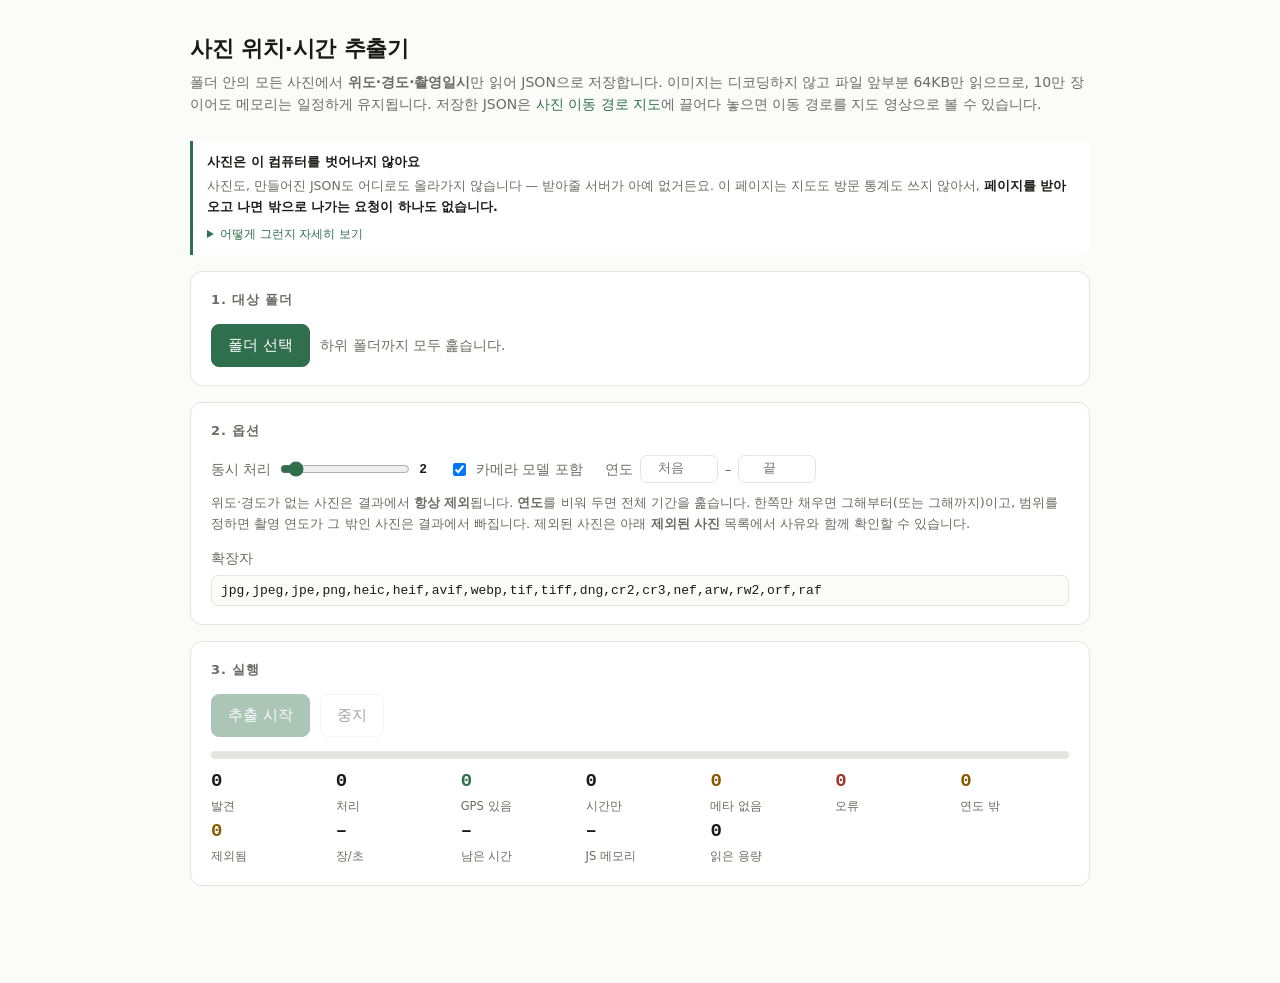
==== commit 14c42cc6: "feat: 연도 범위로 걸러 보기 · 온라인 지도 사전 재생 안내 여러 해가 섞인 사진 더미에서 "그 여행이 있던 해만" 보고 싶은 경우가 많다. 추출 단계와 지도 단계 양쪽에서 " ====
--- a/photo-geo-extractor.html
+++ b/photo-geo-extractor.html
@@ -50,6 +50,8 @@
 .note{font-size:13px;color:var(--dim);margin-top:12px}
 .note code{font:12px var(--mono);background:var(--bg);padding:1px 5px;border-radius:4px;border:1px solid var(--line)}
 .hide{display:none}
+.yin{width:78px;font:12.5px var(--mono);padding:6px 8px;border:1px solid var(--line);
+  border-radius:7px;background:var(--panel);color:var(--ink);text-align:center}
 .gobtn{display:inline-block;background:var(--accent);color:#fff;text-decoration:none;
   font-size:13.5px;font-weight:600;padding:10px 18px;border-radius:9px;white-space:nowrap}
 .gobtn:hover{opacity:.9;text-decoration:none}
@@ -57,6 +59,7 @@
   align-items:center;justify-content:center;flex-wrap:wrap;padding:12px 18px;
   background:var(--panel);border-top:1px solid var(--line);box-shadow:0 -2px 16px rgba(0,0,0,.07)}
 .gobar .txt{font-size:13px;color:var(--dim)}
+.gobar.hide{display:none}       /* .hide 보다 뒤에 오므로 display를 다시 눌러줘야 한다 */
 .gobar .txt b{color:var(--ink);font-weight:600}
 @media (max-width:560px){.gobar{gap:9px;padding:10px 14px}.gobar .txt{font-size:12px}}
 body.hasgo .wrap{padding-bottom:130px}
@@ -129,9 +132,16 @@
       <label class="opt">동시 처리 <input id="workers" type="range" min="1" max="16" value="6">
         <b id="workersN" style="font:600 13px var(--mono);color:var(--ink)">6</b></label>
       <label class="opt"><input id="wantModel" type="checkbox" checked> 카메라 모델 포함</label>
+      <label class="opt">연도
+        <input id="yFrom" class="yin" type="number" min="1900" max="2100" step="1" placeholder="처음">
+        <span>–</span>
+        <input id="yTo" class="yin" type="number" min="1900" max="2100" step="1" placeholder="끝">
+      </label>
     </div>
     <div class="note" style="margin-top:10px">위도·경도가 없는 사진은 결과에서 <b>항상 제외</b>됩니다.
-      제외된 사진은 아래 <b>제외된 사진</b> 목록에서 확인할 수 있습니다.</div>
+      <b>연도</b>를 비워 두면 전체 기간을 훑습니다. 한쪽만 채우면 그해부터(또는 그해까지)이고,
+      범위를 정하면 촬영 연도가 그 밖인 사진은 결과에서 빠집니다.
+      제외된 사진은 아래 <b>제외된 사진</b> 목록에서 사유와 함께 확인할 수 있습니다.</div>
     <div style="margin-top:14px">
       <label class="opt" style="display:block;margin-bottom:6px">확장자</label>
       <input id="exts" type="text" value="jpg,jpeg,jpe,png,heic,heif,avif,webp,tif,tiff,dng,cr2,cr3,nef,arw,rw2,orf,raf">
@@ -153,6 +163,7 @@
       <div class="stat"><b id="sTime">0</b><span>시간만</span></div>
       <div class="stat warn"><b id="sNone">0</b><span>메타 없음</span></div>
       <div class="stat err"><b id="sErr">0</b><span>오류</span></div>
+      <div class="stat warn"><b id="sYear">0</b><span>연도 밖</span></div>
       <div class="stat warn"><b id="sSkip">0</b><span>제외됨</span></div>
       <div class="stat"><b id="sRate">–</b><span>장/초</span></div>
       <div class="stat"><b id="sEta">–</b><span>남은 시간</span></div>
@@ -578,6 +589,18 @@
 let dirHandle = null, fileList = null, running = false, abort = false;
 let stats, errors = [], previewRows = 0, memResults = null;
 let excluded = [], excludedRows = 0, excludedTotal = 0;
+
+/* 촬영 연도. 카메라가 기록한 로컬 시각을 먼저 본다 — 사람이 "몇 년도 사진"이라고
+   말할 때 뜻하는 건 UTC가 아니라 찍은 그 자리의 날짜다. */
+function photoYear(r) {
+  const s = r.taken || r.gpsUtc;
+  const m = typeof s === 'string' && /^(\d{4})/.exec(s);
+  return m ? +m[1] : NaN;
+}
+function inYearRange(r, lo, hi) {
+  const y = photoYear(r);
+  return !isNaN(y) && y >= lo && y <= hi;   // 연도를 모르는 사진은 범위를 걸었을 때 제외한다
+}
 const EX_KEEP = 5000;   // 목록으로 보관할 최대 건수 (메모리 상한)
 const EX_ROWS = 200;    // 화면에 그릴 최대 행 수
 
@@ -676,10 +699,17 @@
   $('log').textContent = ''; $('log').classList.add('hide');
   $('preview').tBodies[0].innerHTML = ''; $('previewCard').classList.add('hide');
   $('excluded').tBodies[0].innerHTML = ''; $('excludedCard').classList.add('hide');
-  stats = { scanned: 0, done: 0, gps: 0, timeOnly: 0, none: 0, err: 0, read: 0, t0: performance.now() };
+  stats = { scanned: 0, done: 0, gps: 0, timeOnly: 0, none: 0, err: 0, outYear: 0, read: 0, t0: performance.now() };
 
   const exts = new Set($('exts').value.split(',').map(s => s.trim().toLowerCase()).filter(Boolean));
   const wantModel = $('wantModel').checked;
+  // 연도 범위 — 비워 두면 제한 없음. 뒤집어 넣어도 알아서 바로잡는다.
+  let yLo = parseInt($('yFrom').value, 10), yHi = parseInt($('yTo').value, 10);
+  if (isFinite(yLo) && isFinite(yHi) && yLo > yHi) { const t = yLo; yLo = yHi; yHi = t;
+    $('yFrom').value = yLo; $('yTo').value = yHi; }
+  const yearLimited = isFinite(yLo) || isFinite(yHi);
+  if (!isFinite(yLo)) yLo = -Infinity;
+  if (!isFinite(yHi)) yHi = Infinity;
   const N = parseInt($('workers').value, 10);
 
   // --- output target ---
@@ -726,6 +756,12 @@
     else if (r.lat === undefined) {
       stats.timeOnly++;
       addExcluded(path, '좌표 없음 (촬영일시만 있음)', r.taken || r.gpsUtc || '');
+    }
+    else if (yearLimited && !inYearRange(r, yLo, yHi)) {
+      stats.outYear++;
+      const y = photoYear(r);
+      addExcluded(path, '연도 범위 밖' + (isNaN(y) ? ' (촬영일시 없음)' : ' (' + y + '년)'),
+                  r.taken || r.gpsUtc || '');
     }
     else {
       stats.gps++;
@@ -824,7 +860,8 @@
   if (previewRows) $('previewCard').classList.remove('hide');
   if (stats.gps) { $('mapRow').classList.remove('hide'); $('goBar').classList.remove('hide'); document.body.classList.add('hasgo'); }
   finishExcludedUI();
-  logLine('저장 ' + fmt(stats.gps) + '장 · 제외 ' + fmt(excludedTotal) + '장');
+  logLine('저장 ' + fmt(stats.gps) + '장 · 제외 ' + fmt(excludedTotal) + '장'
+    + (stats.outYear ? ' (연도 범위 밖 ' + fmt(stats.outYear) + '장 포함)' : ''));
   logLine('총 ' + fmt(stats.done) + '장 · GPS ' + fmt(stats.gps) + ' · 시간만 ' + fmt(stats.timeOnly) +
           ' · 메타없음 ' + fmt(stats.none) + ' · 오류 ' + fmt(stats.err) +
           ' · 실제 읽은 용량 ' + bytes(stats.read) + ' · ' + (stats.done / secs).toFixed(0) + '장/초');
@@ -889,6 +926,7 @@
   $('sTime').textContent = fmt(stats.timeOnly);
   $('sNone').textContent = fmt(stats.none);
   $('sErr').textContent = fmt(stats.err);
+  $('sYear').textContent = fmt(stats.outYear);
   $('sSkip').textContent = fmt(excludedTotal);
   $('sRate').textContent = rate ? rate.toFixed(0) : '–';
   $('sEta').textContent = rate > 1 ? hhmmss((stats.scanned - stats.done) / rate) : '–';
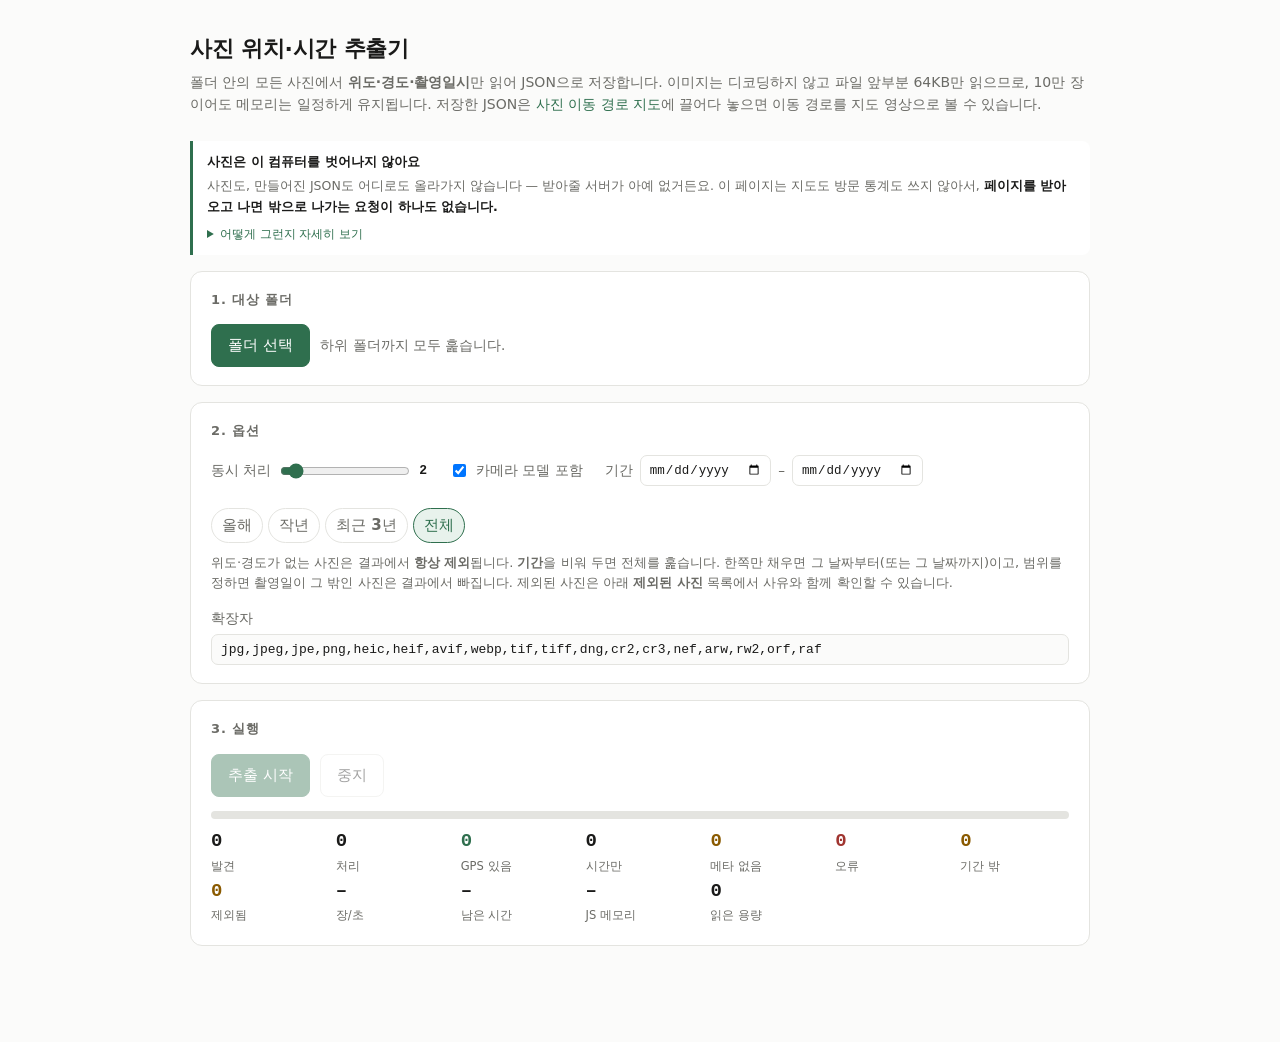
==== commit 40112cad: "feat: 연도 드롭다운을 날짜 달력 + 연도 버튼으로 교체 두 페이지 모두 <input type="date"> 로 시작일·종료일을 집는다. 연도 단위로만 자르던 것을 하루 단위로" ====
--- a/photo-geo-extractor.html
+++ b/photo-geo-extractor.html
@@ -6,6 +6,7 @@
 <title>사진 위치·시간 추출기</title>
 <style>
 :root{
+  color-scheme:light dark;
   --bg:#fbfbfa; --panel:#fff; --ink:#1a1a19; --dim:#6b6b66; --line:#e4e4e0;
   --accent:#2f6f4e; --accent-soft:#e8f2ec; --warn:#8a5a00; --err:#a03530;
   --mono:ui-monospace,SFMono-Regular,Menlo,Consolas,monospace;
@@ -50,8 +51,13 @@
 .note{font-size:13px;color:var(--dim);margin-top:12px}
 .note code{font:12px var(--mono);background:var(--bg);padding:1px 5px;border-radius:4px;border:1px solid var(--line)}
 .hide{display:none}
-.yin{width:78px;font:12.5px var(--mono);padding:6px 8px;border:1px solid var(--line);
-  border-radius:7px;background:var(--panel);color:var(--ink);text-align:center}
+input[type=date]{font:12.5px var(--mono);padding:6px 8px;border:1px solid var(--line);
+  border-radius:7px;background:var(--panel);color:var(--ink);color-scheme:inherit}
+.chips{display:inline-flex;gap:5px;flex-wrap:wrap}
+.chip{padding:5px 10px;font:600 11.5px/1.2 inherit;cursor:pointer;
+  border:1px solid var(--line);border-radius:999px;background:var(--panel);color:var(--dim)}
+.chip:hover{border-color:var(--dim);color:var(--ink)}
+.chip.on{background:var(--accent-soft);border-color:var(--accent);color:var(--accent)}
 .gobtn{display:inline-block;background:var(--accent);color:#fff;text-decoration:none;
   font-size:13.5px;font-weight:600;padding:10px 18px;border-radius:9px;white-space:nowrap}
 .gobtn:hover{opacity:.9;text-decoration:none}
@@ -106,9 +112,13 @@
           <code>photos-geo.json</code>에는 사진 경로·위도·경도·촬영 시각이,
           <code>photos-excluded.tsv</code>에는 좌표가 없어 빠진 사진의 경로가 들어갑니다.
           카메라 모델은 아래 옵션의 <b>카메라 모델 포함</b> 체크를 꺼서 뺄 수 있어요.</p>
-        <p><b>한 가지만 조심하세요.</b>
-          이 파일들에는 집이나 회사 근처 위치가 그대로 담깁니다. 서비스가 흘리는 게 아니라,
-          파일을 남에게 보내거나 올리는 순간 공개돼요. 넘기기 전에 한 번만 확인해 주세요.</p>
+        <p><b>이 파일은 남에게 주지 마세요.</b>
+          <code>photos-geo.json</code>에는 위도·경도가 소수점까지 그대로 들어 있습니다. 사진 한 장의 좌표만으로도
+          집 문 앞이 찍히고, 촬영 시각까지 함께 있어 언제 어디에 있었는지가 다 읽힙니다.
+          <code>photos-excluded.tsv</code>에는 사진의 폴더·파일 이름이 들어가는데, 여기에 사람 이름이나
+          여행지가 적혀 있는 경우가 많아요.
+          보여줄 일이 있으면 JSON 대신 <b>지도 페이지에서 만든 영상</b>을 주세요 — 기본 지도 배경으로 만든
+          영상에는 도로도 지명도 찍히지 않아서 훨씬 덜 드러납니다.</p>
       </div>
     </details>
   </div>
@@ -132,15 +142,21 @@
       <label class="opt">동시 처리 <input id="workers" type="range" min="1" max="16" value="6">
         <b id="workersN" style="font:600 13px var(--mono);color:var(--ink)">6</b></label>
       <label class="opt"><input id="wantModel" type="checkbox" checked> 카메라 모델 포함</label>
-      <label class="opt">연도
-        <input id="yFrom" class="yin" type="number" min="1900" max="2100" step="1" placeholder="처음">
+      <label class="opt">기간
+        <input id="dFrom" type="date" title="시작 날짜">
         <span>–</span>
-        <input id="yTo" class="yin" type="number" min="1900" max="2100" step="1" placeholder="끝">
+        <input id="dTo" type="date" title="끝 날짜">
       </label>
+      <span class="chips" id="rangeChips">
+        <button type="button" class="chip" data-r="this">올해</button>
+        <button type="button" class="chip" data-r="last">작년</button>
+        <button type="button" class="chip" data-r="3y">최근 3년</button>
+        <button type="button" class="chip on" data-r="all">전체</button>
+      </span>
     </div>
     <div class="note" style="margin-top:10px">위도·경도가 없는 사진은 결과에서 <b>항상 제외</b>됩니다.
-      <b>연도</b>를 비워 두면 전체 기간을 훑습니다. 한쪽만 채우면 그해부터(또는 그해까지)이고,
-      범위를 정하면 촬영 연도가 그 밖인 사진은 결과에서 빠집니다.
+      <b>기간</b>을 비워 두면 전체를 훑습니다. 한쪽만 채우면 그 날짜부터(또는 그 날짜까지)이고,
+      범위를 정하면 촬영일이 그 밖인 사진은 결과에서 빠집니다.
       제외된 사진은 아래 <b>제외된 사진</b> 목록에서 사유와 함께 확인할 수 있습니다.</div>
     <div style="margin-top:14px">
       <label class="opt" style="display:block;margin-bottom:6px">확장자</label>
@@ -163,7 +179,7 @@
       <div class="stat"><b id="sTime">0</b><span>시간만</span></div>
       <div class="stat warn"><b id="sNone">0</b><span>메타 없음</span></div>
       <div class="stat err"><b id="sErr">0</b><span>오류</span></div>
-      <div class="stat warn"><b id="sYear">0</b><span>연도 밖</span></div>
+      <div class="stat warn"><b id="sRange">0</b><span>기간 밖</span></div>
       <div class="stat warn"><b id="sSkip">0</b><span>제외됨</span></div>
       <div class="stat"><b id="sRate">–</b><span>장/초</span></div>
       <div class="stat"><b id="sEta">–</b><span>남은 시간</span></div>
@@ -590,16 +606,30 @@
 let stats, errors = [], previewRows = 0, memResults = null;
 let excluded = [], excludedRows = 0, excludedTotal = 0;
 
-/* 촬영 연도. 카메라가 기록한 로컬 시각을 먼저 본다 — 사람이 "몇 년도 사진"이라고
-   말할 때 뜻하는 건 UTC가 아니라 찍은 그 자리의 날짜다. */
-function photoYear(r) {
+/* 촬영일. 카메라가 기록한 로컬 시각을 먼저 본다 — 사람이 "언제 찍은 사진"이라고
+   말할 때 뜻하는 건 UTC가 아니라 찍은 그 자리의 날짜다.
+   ISO(YYYY-MM-DD)로 맞춰 두면 문자열 비교만으로 범위를 판정할 수 있다. */
+function photoDate(r) {
   const s = r.taken || r.gpsUtc;
-  const m = typeof s === 'string' && /^(\d{4})/.exec(s);
-  return m ? +m[1] : NaN;
-}
-function inYearRange(r, lo, hi) {
-  const y = photoYear(r);
-  return !isNaN(y) && y >= lo && y <= hi;   // 연도를 모르는 사진은 범위를 걸었을 때 제외한다
+  const m = typeof s === 'string' && /^\d{4}-\d{2}-\d{2}/.exec(s);
+  return m ? m[0] : '';
+}
+function inDateRange(r, lo, hi) {
+  const d = photoDate(r);
+  return !!d && d >= lo && d <= hi;   // 촬영일을 모르는 사진은 범위를 걸었을 때 제외한다
+}
+
+/* 자주 쓰는 기간을 한 번에 집는 버튼 */
+function setRangeChip(kind) {
+  const y = new Date().getFullYear(), F = $('dFrom'), T = $('dTo');
+  if (kind === 'all')       { F.value = '';                T.value = ''; }
+  else if (kind === 'this') { F.value = y + '-01-01';      T.value = y + '-12-31'; }
+  else if (kind === 'last') { F.value = (y - 1) + '-01-01'; T.value = (y - 1) + '-12-31'; }
+  else if (kind === '3y')   { F.value = (y - 2) + '-01-01'; T.value = y + '-12-31'; }
+  markRangeChips(kind);
+}
+function markRangeChips(kind) {
+  $('rangeChips').querySelectorAll('.chip').forEach(c => c.classList.toggle('on', c.dataset.r === kind));
 }
 const EX_KEEP = 5000;   // 목록으로 보관할 최대 건수 (메모리 상한)
 const EX_ROWS = 200;    // 화면에 그릴 최대 행 수
@@ -631,6 +661,14 @@
   $('pathChip').textContent = fileList.length.toLocaleString() + '개 파일';
   $('pathChip').classList.remove('hide');
   $('run').disabled = fileList.length === 0;
+};
+$('rangeChips').onclick = e => {
+  const b = e.target.closest('button[data-r]');
+  if (b) setRangeChip(b.dataset.r);
+};
+$('dFrom').oninput = $('dTo').oninput = () => {
+  // 직접 날짜를 만지면 버튼 강조는 풀어 준다 (비워 두면 '전체')
+  markRangeChips(!$('dFrom').value && !$('dTo').value ? 'all' : '');
 };
 $('stop').onclick = () => { abort = true; $('phase').textContent = '중지하는 중…'; };
 $('run').onclick = () => start().catch(e => { logLine('치명적 오류: ' + e.message); finishUI(); });
@@ -699,17 +737,17 @@
   $('log').textContent = ''; $('log').classList.add('hide');
   $('preview').tBodies[0].innerHTML = ''; $('previewCard').classList.add('hide');
   $('excluded').tBodies[0].innerHTML = ''; $('excludedCard').classList.add('hide');
-  stats = { scanned: 0, done: 0, gps: 0, timeOnly: 0, none: 0, err: 0, outYear: 0, read: 0, t0: performance.now() };
+  stats = { scanned: 0, done: 0, gps: 0, timeOnly: 0, none: 0, err: 0, outRange: 0, read: 0, t0: performance.now() };
 
   const exts = new Set($('exts').value.split(',').map(s => s.trim().toLowerCase()).filter(Boolean));
   const wantModel = $('wantModel').checked;
-  // 연도 범위 — 비워 두면 제한 없음. 뒤집어 넣어도 알아서 바로잡는다.
-  let yLo = parseInt($('yFrom').value, 10), yHi = parseInt($('yTo').value, 10);
-  if (isFinite(yLo) && isFinite(yHi) && yLo > yHi) { const t = yLo; yLo = yHi; yHi = t;
-    $('yFrom').value = yLo; $('yTo').value = yHi; }
-  const yearLimited = isFinite(yLo) || isFinite(yHi);
-  if (!isFinite(yLo)) yLo = -Infinity;
-  if (!isFinite(yHi)) yHi = Infinity;
+  // 촬영 기간 — 비워 두면 제한 없음. 뒤집어 넣어도 알아서 바로잡는다.
+  let dLo = $('dFrom').value, dHi = $('dTo').value;
+  if (dLo && dHi && dLo > dHi) { const t = dLo; dLo = dHi; dHi = t;
+    $('dFrom').value = dLo; $('dTo').value = dHi; }
+  const rangeLimited = !!(dLo || dHi);
+  if (!dLo) dLo = '0000-00-00';
+  if (!dHi) dHi = '9999-99-99';
   const N = parseInt($('workers').value, 10);
 
   // --- output target ---
@@ -757,10 +795,10 @@
       stats.timeOnly++;
       addExcluded(path, '좌표 없음 (촬영일시만 있음)', r.taken || r.gpsUtc || '');
     }
-    else if (yearLimited && !inYearRange(r, yLo, yHi)) {
-      stats.outYear++;
-      const y = photoYear(r);
-      addExcluded(path, '연도 범위 밖' + (isNaN(y) ? ' (촬영일시 없음)' : ' (' + y + '년)'),
+    else if (rangeLimited && !inDateRange(r, dLo, dHi)) {
+      stats.outRange++;
+      const d = photoDate(r);
+      addExcluded(path, '기간 밖' + (d ? ' (' + d + ')' : ' (촬영일시 없음)'),
                   r.taken || r.gpsUtc || '');
     }
     else {
@@ -861,7 +899,7 @@
   if (stats.gps) { $('mapRow').classList.remove('hide'); $('goBar').classList.remove('hide'); document.body.classList.add('hasgo'); }
   finishExcludedUI();
   logLine('저장 ' + fmt(stats.gps) + '장 · 제외 ' + fmt(excludedTotal) + '장'
-    + (stats.outYear ? ' (연도 범위 밖 ' + fmt(stats.outYear) + '장 포함)' : ''));
+    + (stats.outRange ? ' (기간 밖 ' + fmt(stats.outRange) + '장 포함)' : ''));
   logLine('총 ' + fmt(stats.done) + '장 · GPS ' + fmt(stats.gps) + ' · 시간만 ' + fmt(stats.timeOnly) +
           ' · 메타없음 ' + fmt(stats.none) + ' · 오류 ' + fmt(stats.err) +
           ' · 실제 읽은 용량 ' + bytes(stats.read) + ' · ' + (stats.done / secs).toFixed(0) + '장/초');
@@ -926,7 +964,7 @@
   $('sTime').textContent = fmt(stats.timeOnly);
   $('sNone').textContent = fmt(stats.none);
   $('sErr').textContent = fmt(stats.err);
-  $('sYear').textContent = fmt(stats.outYear);
+  $('sRange').textContent = fmt(stats.outRange);
   $('sSkip').textContent = fmt(excludedTotal);
   $('sRate').textContent = rate ? rate.toFixed(0) : '–';
   $('sEta').textContent = rate > 1 ? hhmmss((stats.scanned - stats.done) / rate) : '–';
